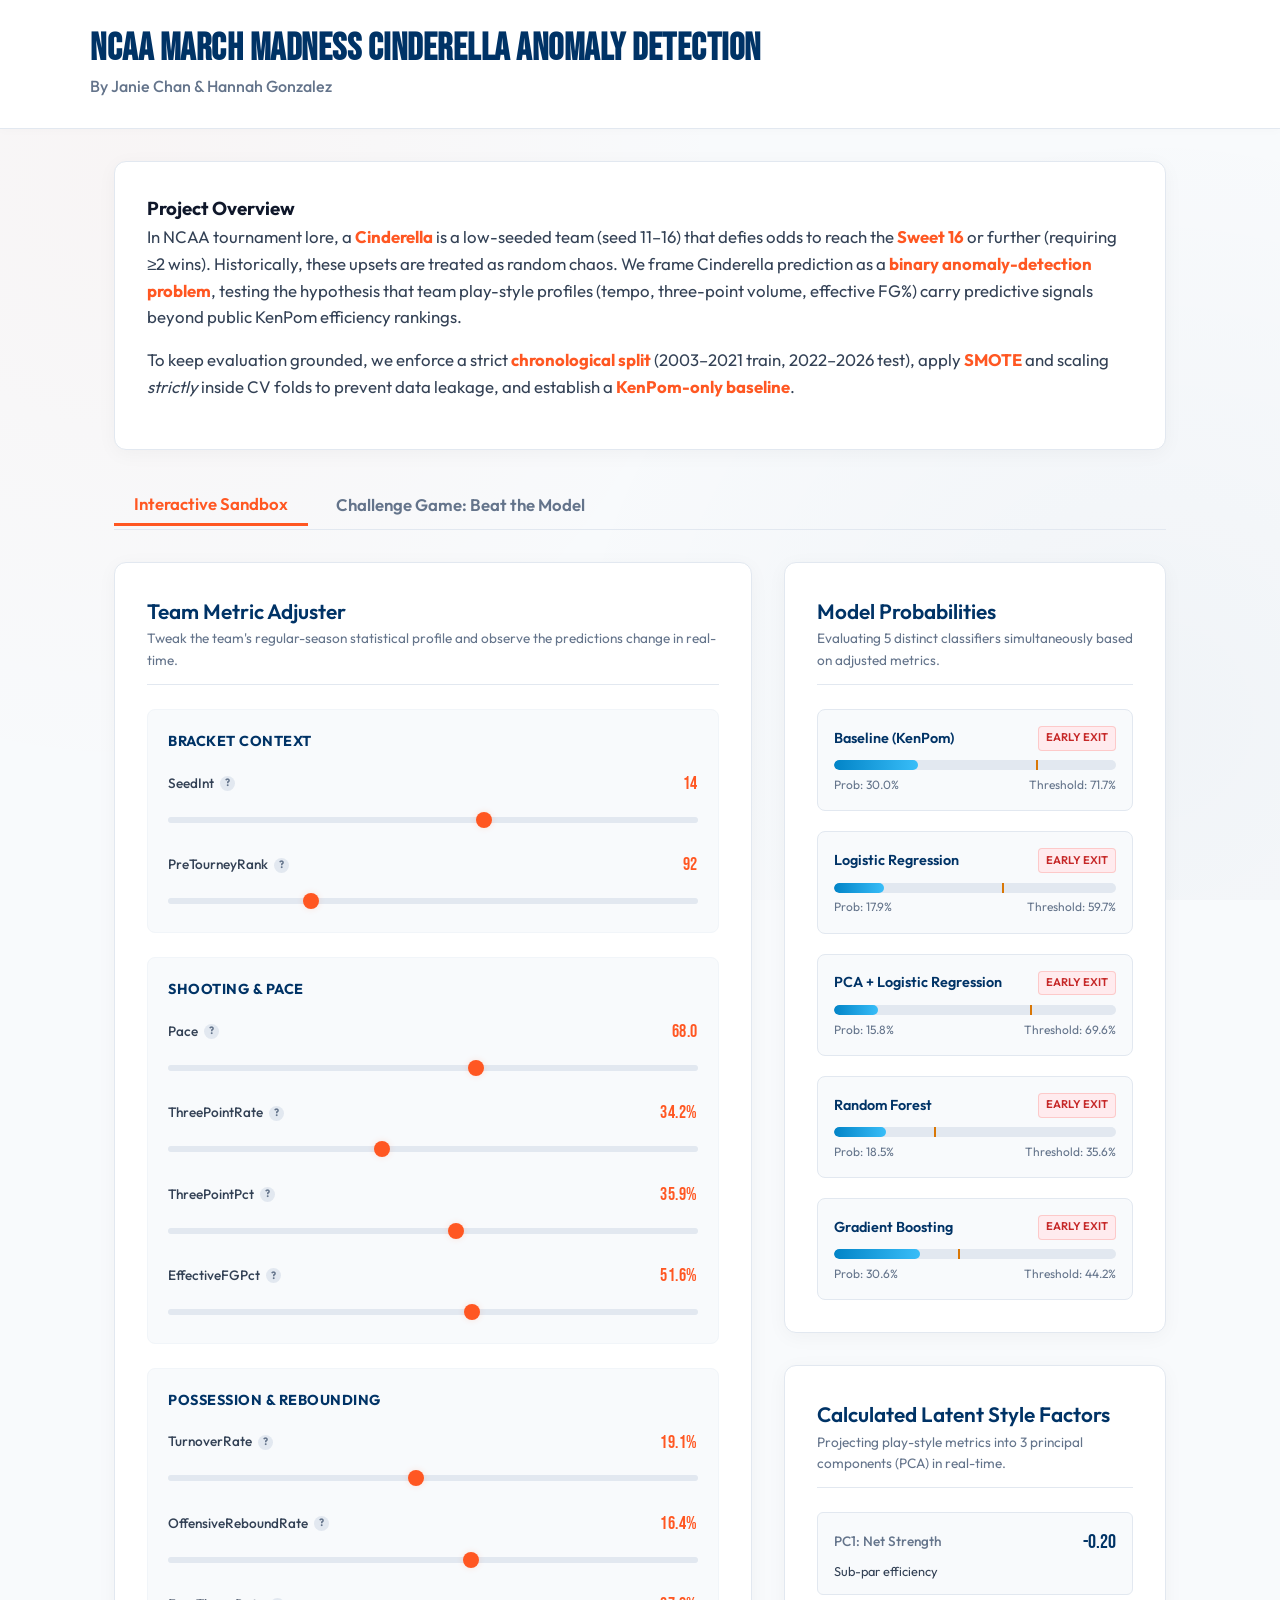
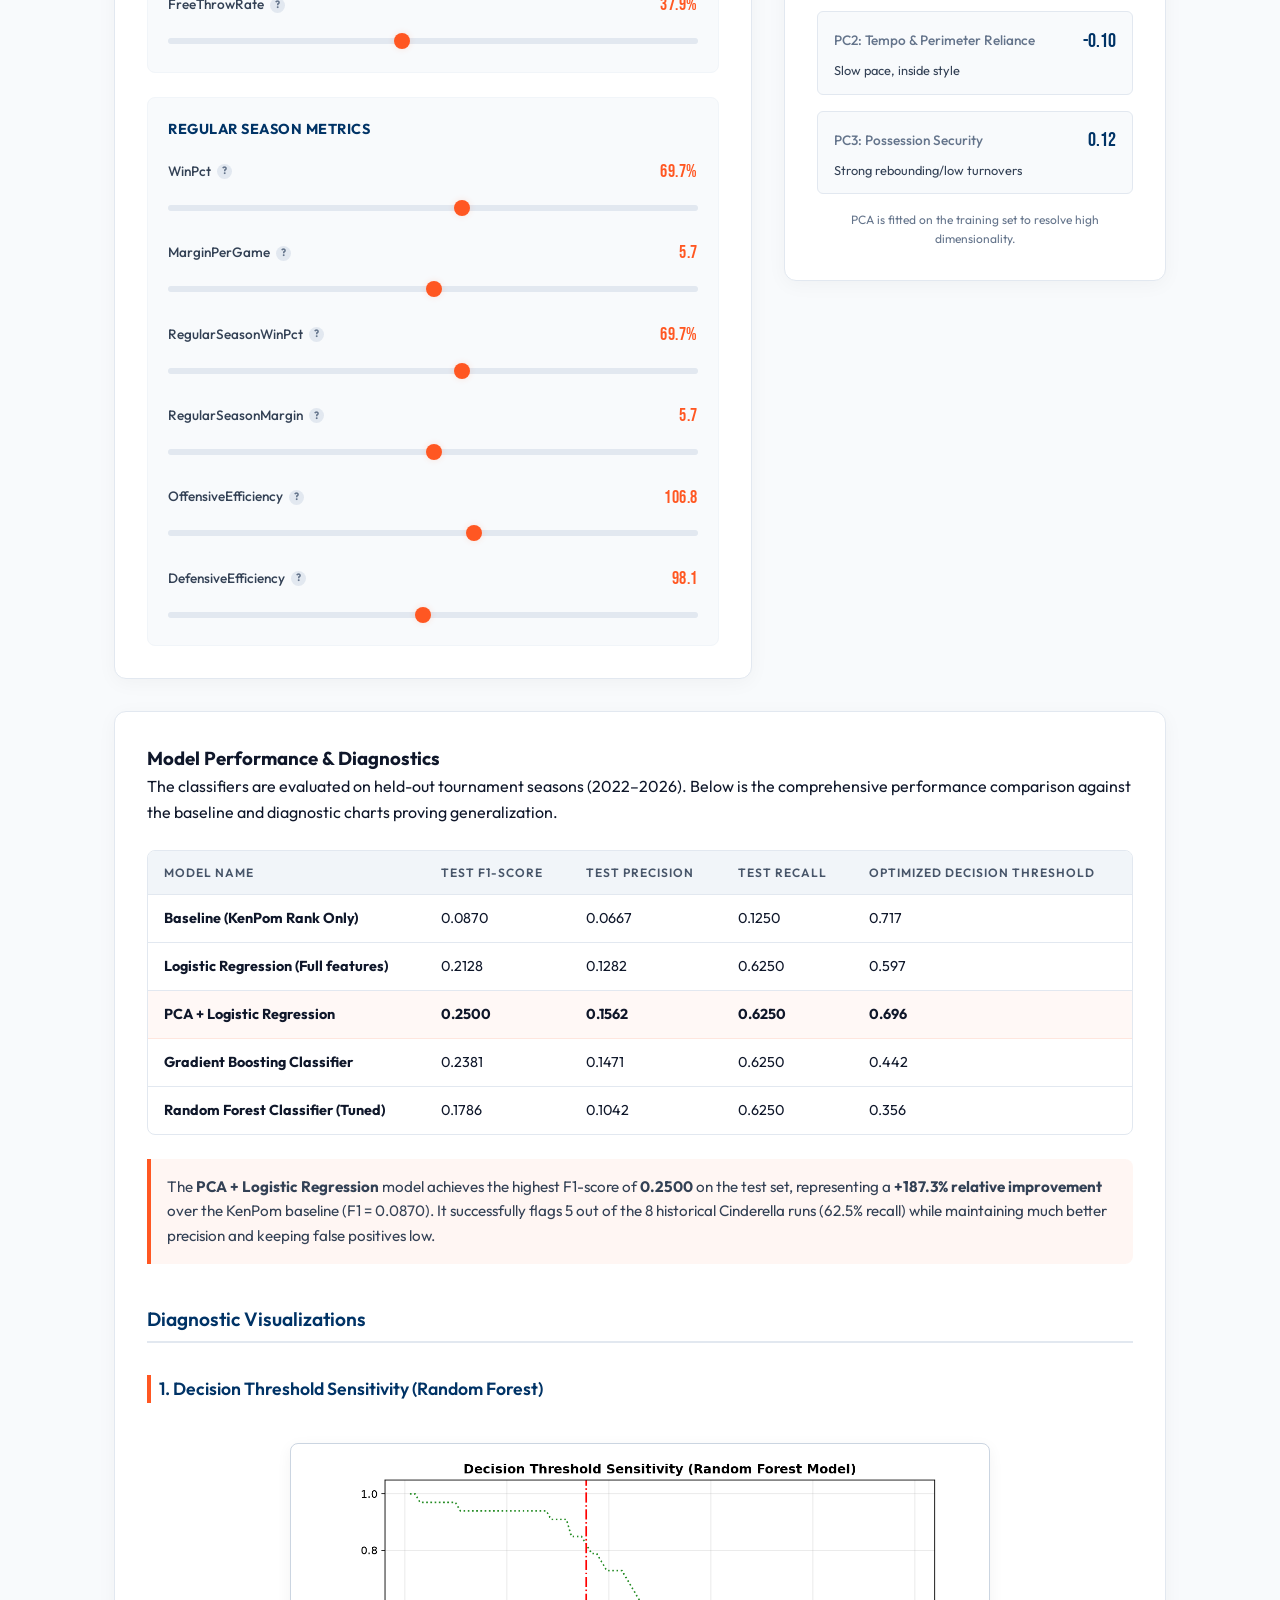
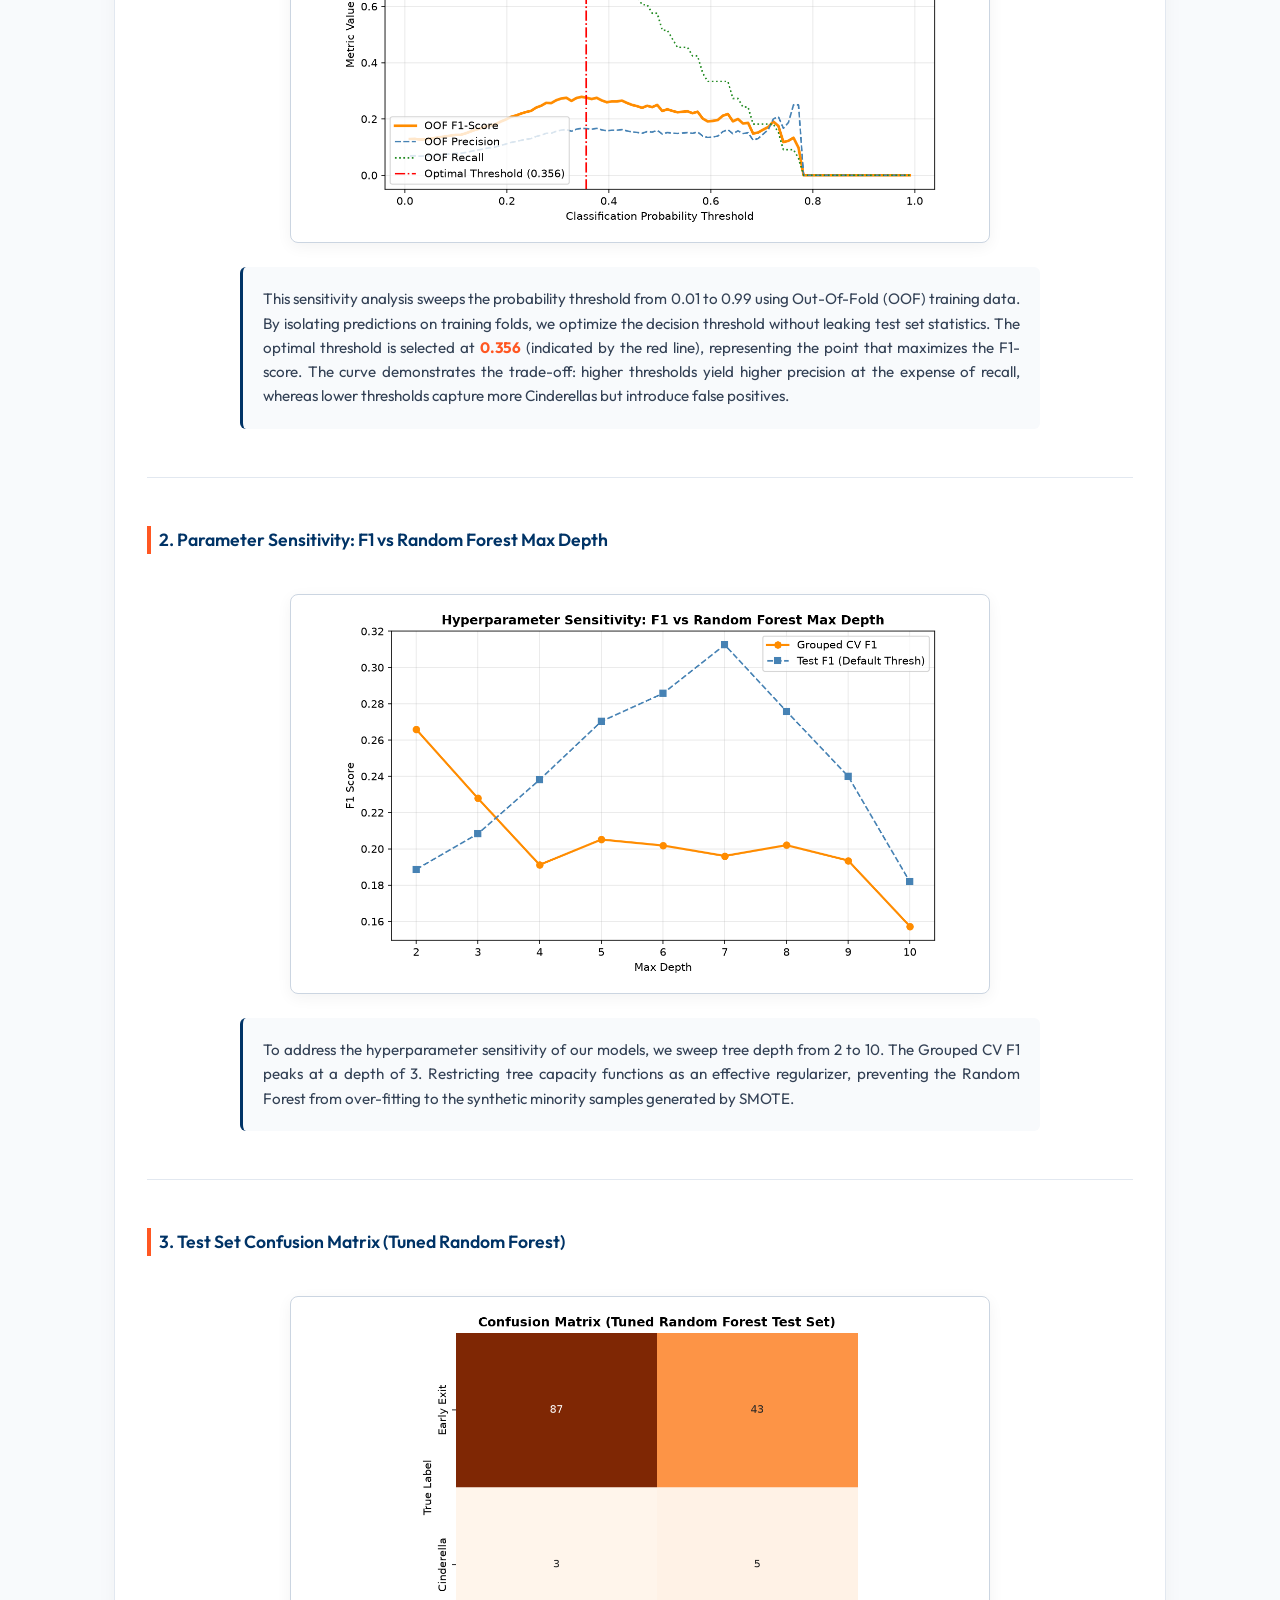
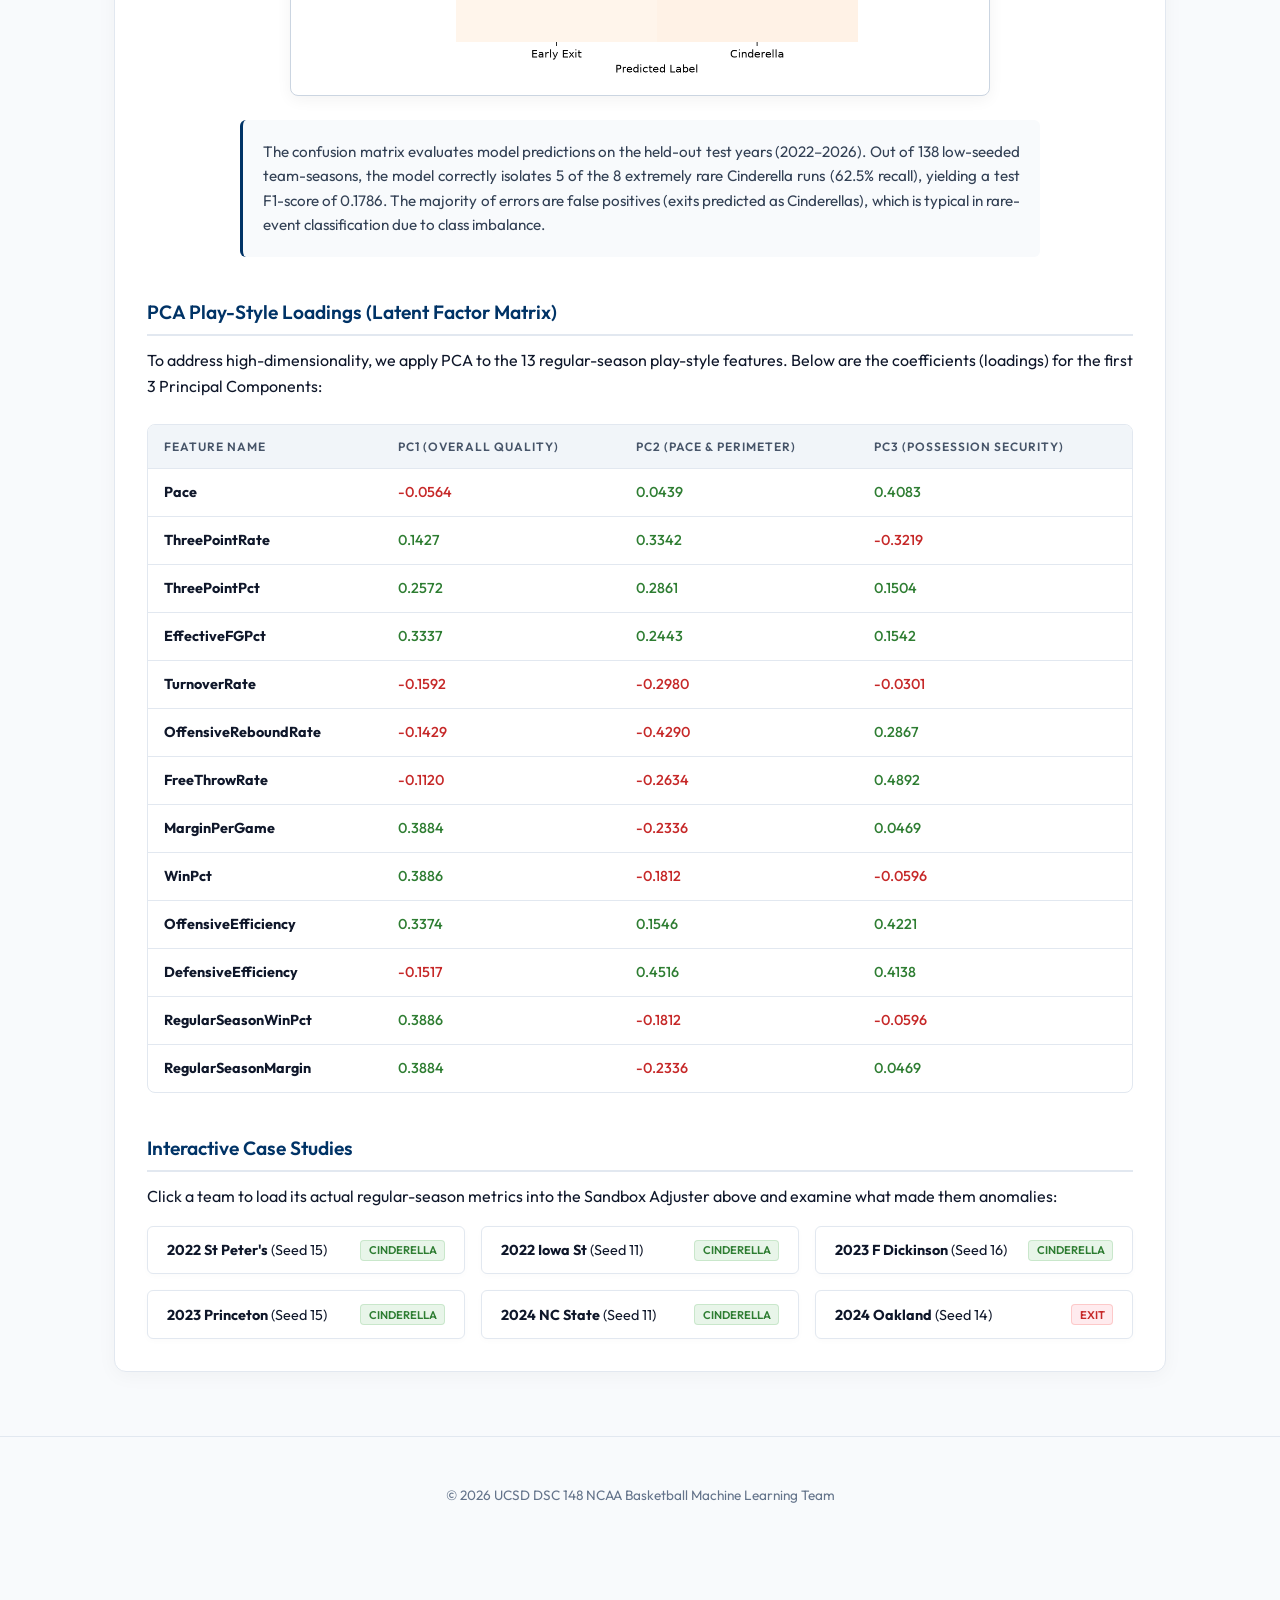
==== demo/index.html @ 0bd617f9 "organizing the repo" ====
<!DOCTYPE html>
<html lang="en">
<head>
  <meta charset="UTF-8">
  <meta name="viewport" content="width=device-width, initial-scale=1.0">
  <title>NCAA March Madness: Cinderella Anomaly Detection</title>
  <!-- SEO Tags -->
  <meta name="description" content="An interactive machine learning dashboard for predicting NCAA March Madness Cinderella anomalies using advanced models (Logistic Regression, Random Forest, Gradient Boosting, PCA) trained on historical tournament data.">
  <meta name="author" content="Janie Chan & Hannah Gonzalez">
  <link rel="preconnect" href="https://fonts.googleapis.com">
  <link rel="preconnect" href="https://fonts.gstatic.com" crossorigin>
  <link href="https://fonts.googleapis.com/css2?family=Outfit:wght@300;400;600;800&family=Bebas+Neue&display=swap" rel="stylesheet">
  <link rel="stylesheet" href="style.css">
</head>
<body>

  <!-- Premium Header -->
  <header class="app-header">
    <div class="header-container">
      <div>
        <h1>NCAA March Madness Cinderella Anomaly Detection</h1>
        <p class="authors-line">By Janie Chan & Hannah Gonzalez</p>
      </div>
    </div>
  </header>

  <main class="main-content">
    <!-- Project Overview -->
    <section class="card glass-panel intro-section" id="overview">
      <h3>Project Overview</h3>
      <p>
        In NCAA tournament lore, a <strong>Cinderella</strong> is a low-seeded team (seed 11–16) that defies odds to reach the <strong>Sweet 16</strong> or further (requiring &ge;2 wins). Historically, these upsets are treated as random chaos. We frame Cinderella prediction as a <strong>binary anomaly-detection problem</strong>, testing the hypothesis that team play-style profiles (tempo, three-point volume, effective FG%) carry predictive signals beyond public KenPom efficiency rankings.
      </p>
      <p>
        To keep evaluation grounded, we enforce a strict <strong>chronological split</strong> (2003–2021 train, 2022–2026 test), apply <strong>SMOTE</strong> and scaling <em>strictly</em> inside CV folds to prevent data leakage, and establish a <strong>KenPom-only baseline</strong>.
      </p>
    </section>

    <!-- Interactive Workspace Tabs -->
    <div class="workspace-tabs-wrapper">
      <button class="tab-btn active" id="tab-sandbox">
        Interactive Sandbox
      </button>
      <button class="tab-btn" id="tab-challenge">
        Challenge Game: Beat the Model
      </button>
    </div>

    <!-- 1. Interactive Sandbox Workspace -->
    <section id="sandbox-workspace" class="sandbox-grid">
      <!-- Left Column: Sliders -->
      <div class="card glass-panel input-panel">
        <div class="panel-header">
          <h3>Team Metric Adjuster</h3>
          <p>Tweak the team's regular-season statistical profile and observe the predictions change in real-time.</p>
        </div>
        <div id="sliders-grid" class="sliders-list">
          <!-- Dynamically populated sliders -->
        </div>
      </div>

      <!-- Right Column: Real-time Predictions & PCA -->
      <div class="prediction-side">
        <!-- Live ML Outputs -->
        <div class="card glass-panel output-panel">
          <div class="panel-header">
            <h3>Model Probabilities</h3>
            <p>Evaluating 5 distinct classifiers simultaneously based on adjusted metrics.</p>
          </div>
          <div id="predictions-list" class="predictions-stack">
            <!-- Dynamically populated prediction bars -->
          </div>
        </div>

        <!-- Live Latent Factors -->
        <div class="card glass-panel pca-panel">
          <div class="panel-header">
            <h3>Calculated Latent Style Factors</h3>
            <p>Projecting play-style metrics into 3 principal components (PCA) in real-time.</p>
          </div>
          <div class="pca-grid">
            <div class="pca-card">
              <div class="pca-meta">
                <span class="pca-title">PC1: Net Strength</span>
                <span class="pca-val" id="pca-pc1-val">0.00</span>
              </div>
              <p class="pca-desc" id="pca-pc1-desc">Calculated component...</p>
            </div>
            <div class="pca-card">
              <div class="pca-meta">
                <span class="pca-title">PC2: Tempo & Perimeter Reliance</span>
                <span class="pca-val" id="pca-pc2-val">0.00</span>
              </div>
              <p class="pca-desc" id="pca-pc2-desc">Calculated component...</p>
            </div>
            <div class="pca-card">
              <div class="pca-meta">
                <span class="pca-title">PC3: Possession Security</span>
                <span class="pca-val" id="pca-pc3-val">0.00</span>
              </div>
              <p class="pca-desc" id="pca-pc3-desc">Calculated component...</p>
            </div>
          </div>
          <p class="pca-footer-note">
            PCA is fitted on the training set to resolve high dimensionality.
          </p>
        </div>
      </div>
    </section>

    <!-- 2. Challenge Mode Workspace (Hidden by default) -->
    <section id="challenge-workspace" class="challenge-container" style="display: none;">
      <div class="challenge-split">
        <!-- Game Play area -->
        <div class="card glass-panel challenge-game-card">
          <div class="panel-header">
            <h3>Can You Predict the Cinderella?</h3>
            <p>Below are the actual regular season metrics of a real tournament team (Seed 11–16) drawn from the 2022–2026 test years. Make your guess, check the models, and reveal the truth!</p>
          </div>
          
          <div class="mystery-box-badge">Mystery Team Case</div>
          
          <div id="challenge-stats-grid" class="challenge-stats-grid">
            <!-- Dynamically populated -->
          </div>

          <div class="challenge-actions-group">
            <div class="user-guess-area">
              <span class="prompt-text">Your Guess:</span>
              <div class="btn-group">
                <button class="btn-toggle btn-guess" id="guess-exit-btn">Early Exit</button>
                <button class="btn-toggle btn-guess" id="guess-cindy-btn">Cinderella</button>
              </div>
            </div>
            <div class="game-play-btns">
              <button class="btn-action" id="challenge-reveal-btn" disabled>Reveal Outcome</button>
              <button class="btn-secondary" id="challenge-next-btn">Next Team</button>
            </div>
          </div>

          <!-- Reveal Area -->
          <div id="challenge-outcome-wrapper" style="display: none; margin-top: 2rem;">
            <div id="challenge-outcome-card">
              <!-- Dynamically populated -->
            </div>
            
            <div class="model-comparison-table-wrapper" style="margin-top: 1.5rem;">
              <h5>How the Models Classified this Team:</h5>
              <table class="model-comparison-table">
                <thead>
                  <tr>
                    <th>Model</th>
                    <th>Model Probability</th>
                    <th>Model Prediction</th>
                    <th>Result</th>
                  </tr>
                </thead>
                <tbody id="challenge-details-body">
                  <!-- Dynamically populated -->
                </tbody>
              </table>
            </div>
          </div>
        </div>

        <!-- Scoreboard area -->
        <div class="card glass-panel challenge-score-card">
          <h3>Game Scoreboard</h3>
          <p>Accuracy on held-out test data (2022–2026)</p>
          <div class="scoreboard-stats">
            <div class="score-row">
              <span>Your Score:</span>
              <strong id="score-user" class="glow-text">0/0</strong>
            </div>
            <div class="score-row">
              <span>Random Forest (Tuned):</span>
              <strong id="score-rf">0/0</strong>
            </div>
            <div class="score-row">
              <span>Gradient Boosting:</span>
              <strong id="score-gbm">0/0</strong>
            </div>
            <div class="score-row">
              <span>KenPom Baseline:</span>
              <strong id="score-baseline">0/0</strong>
            </div>
          </div>
        </div>
      </div>
    </section>

    <!-- Analytics, Model Details, and Plots Section -->
    <section class="card glass-panel analytics-section" id="analytics">
      <h3>Model Performance & Diagnostics</h3>
      <p>
        The classifiers are evaluated on held-out tournament seasons (2022–2026). Below is the comprehensive performance comparison against the baseline and diagnostic charts proving generalization.
      </p>

      <!-- Comparative Metrics Table -->
      <div class="table-wrapper">
        <table class="metrics-table">
          <thead>
            <tr>
              <th>Model Name</th>
              <th>Test F1-Score</th>
              <th>Test Precision</th>
              <th>Test Recall</th>
              <th>Optimized Decision Threshold</th>
            </tr>
          </thead>
          <tbody>
            <tr>
              <td><strong>Baseline (KenPom Rank Only)</strong></td>
              <td>0.0870</td>
              <td>0.0667</td>
              <td>0.1250</td>
              <td>0.717</td>
            </tr>
            <tr>
              <td><strong>Logistic Regression (Full features)</strong></td>
              <td>0.2128</td>
              <td>0.1282</td>
              <td>0.6250</td>
              <td>0.597</td>
            </tr>
            <tr class="highlight-row">
              <td><strong>PCA + Logistic Regression</strong></td>
              <td><strong>0.2500</strong></td>
              <td><strong>0.1562</strong></td>
              <td><strong>0.6250</strong></td>
              <td><strong>0.696</strong></td>
            </tr>
            <tr>
              <td><strong>Gradient Boosting Classifier</strong></td>
              <td>0.2381</td>
              <td>0.1471</td>
              <td>0.6250</td>
              <td>0.442</td>
            </tr>
            <tr>
              <td><strong>Random Forest Classifier (Tuned)</strong></td>
              <td>0.1786</td>
              <td>0.1042</td>
              <td>0.6250</td>
              <td>0.356</td>
            </tr>
          </tbody>
        </table>
      </div>

      <div class="highlight-note">
        The <strong>PCA + Logistic Regression</strong> model achieves the highest F1-score of <strong>0.2500</strong> on the test set, representing a <strong>+187.3% relative improvement</strong> over the KenPom baseline (F1 = 0.0870). It successfully flags 5 out of the 8 historical Cinderella runs (62.5% recall) while maintaining much better precision and keeping false positives low.
      </div>

      <!-- Diagnostic Visualizations -->
      <h4 class="section-subtitle">Diagnostic Visualizations</h4>
      <div class="plots-report-layout">
        <div class="report-plot-card">
          <h5>1. Decision Threshold Sensitivity (Random Forest)</h5>
          <div class="plot-wrapper">
            <img src="threshold_sensitivity.png" alt="Decision Threshold Sensitivity Plot" class="diagnostic-img">
          </div>
          <p class="plot-explanation">
            This sensitivity analysis sweeps the probability threshold from 0.01 to 0.99 using Out-Of-Fold (OOF) training data. By isolating predictions on training folds, we optimize the decision threshold without leaking test set statistics. The optimal threshold is selected at <strong>0.356</strong> (indicated by the red line), representing the point that maximizes the F1-score. The curve demonstrates the trade-off: higher thresholds yield higher precision at the expense of recall, whereas lower thresholds capture more Cinderellas but introduce false positives.
          </p>
        </div>

        <div class="report-plot-card">
          <h5>2. Parameter Sensitivity: F1 vs Random Forest Max Depth</h5>
          <div class="plot-wrapper">
            <img src="parameter_sensitivity_depth.png" alt="Parameter Sensitivity Plot" class="diagnostic-img">
          </div>
          <p class="plot-explanation">
            To address the hyperparameter sensitivity of our models, we sweep tree depth from 2 to 10. The Grouped CV F1 peaks at a depth of 3. Restricting tree capacity functions as an effective regularizer, preventing the Random Forest from over-fitting to the synthetic minority samples generated by SMOTE.
          </p>
        </div>

        <div class="report-plot-card">
          <h5>3. Test Set Confusion Matrix (Tuned Random Forest)</h5>
          <div class="plot-wrapper">
            <img src="confusion_matrix_final_model.png" alt="Confusion Matrix Plot" class="diagnostic-img">
          </div>
          <p class="plot-explanation">
            The confusion matrix evaluates model predictions on the held-out test years (2022–2026). Out of 138 low-seeded team-seasons, the model correctly isolates 5 of the 8 extremely rare Cinderella runs (62.5% recall), yielding a test F1-score of 0.1786. The majority of errors are false positives (exits predicted as Cinderellas), which is typical in rare-event classification due to class imbalance.
          </p>
        </div>
      </div>

      <!-- PCA Latent Factor Loadings -->
      <h4 class="section-subtitle">PCA Play-Style Loadings (Latent Factor Matrix)</h4>
      <p>
        To address high-dimensionality, we apply PCA to the 13 regular-season play-style features. Below are the coefficients (loadings) for the first 3 Principal Components:
      </p>
      <div class="table-wrapper">
        <table class="pca-loadings-table">
          <thead>
            <tr>
              <th>Feature Name</th>
              <th>PC1 (Overall Quality)</th>
              <th>PC2 (Pace & Perimeter)</th>
              <th>PC3 (Possession security)</th>
            </tr>
          </thead>
          <tbody id="pca-loadings-body">
            <!-- Dynamically populated -->
          </tbody>
        </table>
      </div>
      
      <!-- Interactive Case Studies -->
      <h4 class="section-subtitle">Interactive Case Studies</h4>
      <p>Click a team to load its actual regular-season metrics into the Sandbox Adjuster above and examine what made them anomalies:</p>
      <div id="case-studies-list" class="case-studies-grid">
        <!-- Dynamically populated -->
      </div>
    </section>
  </main>

  <footer class="app-footer">
    <p>&copy; 2026 UCSD DSC 148 NCAA Basketball Machine Learning Team</p>
  </footer>

  <!-- Scripts -->
  <script src="model-data.js"></script>
  <script src="app.js"></script>
</body>
</html>
---- demo/style.css ----
/* Premium Light Design System for NCAA Cinderella Classifier */
:root {
  --bg-main: #f8fafc;
  --bg-card: #ffffff;
  --bg-card-hover: #f1f5f9;
  --border-color: #e2e8f0;
  --ncaa-orange: #ff5722;
  --ncaa-orange-glow: rgba(255, 87, 34, 0.15);
  --ncaa-blue: #003366;
  --ncaa-blue-glow: rgba(0, 51, 102, 0.1);
  --text-main: #0f172a;
  --text-muted: #64748b;
  --color-cindy: #2e7d32;
  --color-cindy-glow: #e8f5e9;
  --color-exit: #c62828;
  --color-exit-glow: #ffebee;
  --font-body: 'Outfit', sans-serif;
  --font-display: 'Bebas Neue', sans-serif;
}

* {
  box-sizing: border-box;
  margin: 0;
  padding: 0;
}

body {
  font-family: var(--font-body);
  background-color: var(--bg-main);
  color: var(--text-main);
  line-height: 1.6;
  background-image: radial-gradient(circle at 10% 20%, rgba(255, 87, 34, 0.03) 0%, transparent 45%),
                    radial-gradient(circle at 90% 80%, rgba(0, 51, 102, 0.03) 0%, transparent 45%);
  background-attachment: fixed;
  padding-bottom: 3rem;
}

/* Header Styling */
.app-header {
  background-color: #ffffff;
  border-bottom: 1px solid var(--border-color);
  padding: 1.75rem 5%;
  position: sticky;
  top: 0;
  z-index: 100;
  box-shadow: 0 2px 10px rgba(0, 0, 0, 0.02);
}

.header-container {
  max-width: 1100px;
  margin: 0 auto;
  display: flex;
  justify-content: space-between;
  align-items: center;
}

.app-header h1 {
  font-family: var(--font-display);
  font-size: 2.4rem;
  line-height: 1.1;
  letter-spacing: 0.5px;
  color: var(--ncaa-blue);
}

.authors-line {
  font-size: 1rem;
  color: var(--text-muted);
  font-weight: 500;
  margin-top: 0.25rem;
}

/* Layout container */
.main-content {
  max-width: 1100px;
  margin: 2rem auto;
  padding: 0 1.5rem;
}

/* Card glass styling */
.card {
  background: var(--bg-card);
  border: 1px solid var(--border-color);
  border-radius: 12px;
  padding: 2rem;
  margin-bottom: 2rem;
  box-shadow: 0 4px 20px rgba(0, 0, 0, 0.04);
  transition: box-shadow 0.3s;
}

.card:hover {
  box-shadow: 0 6px 25px rgba(0, 0, 0, 0.06);
}

.intro-section p {
  margin-bottom: 1rem;
  font-size: 1.05rem;
  color: #334155;
}

.intro-section strong {
  color: var(--ncaa-orange);
}

/* Tabs switcher */
.workspace-tabs-wrapper {
  display: flex;
  gap: 0.5rem;
  margin-bottom: 2rem;
  border-bottom: 1px solid var(--border-color);
  padding-bottom: 0.25rem;
}

.tab-btn {
  background: transparent;
  border: none;
  color: var(--text-muted);
  font-family: var(--font-body);
  font-size: 1.05rem;
  font-weight: 600;
  padding: 0.6rem 1.25rem;
  cursor: pointer;
  border-radius: 6px 6px 0 0;
  transition: all 0.2s;
  position: relative;
  top: 1px;
}

.tab-btn:hover {
  color: var(--ncaa-blue);
  background: rgba(0, 51, 102, 0.03);
}

.tab-btn.active {
  color: var(--ncaa-orange);
  border-bottom: 3px solid var(--ncaa-orange);
  background: transparent;
}

/* Sandbox Mode Grid */
.sandbox-grid {
  display: grid;
  grid-template-columns: 1.25fr 0.75fr;
  gap: 2rem;
}

@media (max-width: 900px) {
  .sandbox-grid {
    grid-template-columns: 1fr;
  }
}

.panel-header {
  margin-bottom: 1.5rem;
  border-bottom: 1px solid var(--border-color);
  padding-bottom: 0.75rem;
}

.panel-header h3 {
  font-size: 1.3rem;
  font-weight: 600;
  color: var(--ncaa-blue);
}

.panel-header p {
  font-size: 0.85rem;
  color: var(--text-muted);
}

/* Sliders Section */
.sliders-list {
  display: flex;
  flex-direction: column;
  gap: 1.5rem;
}

.slider-section-box {
  background: #f8fafc;
  border: 1px solid #f1f5f9;
  padding: 1.25rem;
  border-radius: 8px;
}

.slider-section-box h4 {
  color: var(--ncaa-blue);
  font-size: 0.9rem;
  margin-bottom: 1rem;
  text-transform: uppercase;
  letter-spacing: 0.5px;
}

.slider-control-card {
  margin-bottom: 1.25rem;
}

.slider-control-card:last-child {
  margin-bottom: 0;
}

.slider-header-meta {
  display: flex;
  justify-content: space-between;
  align-items: center;
  margin-bottom: 0.4rem;
}

.slider-label {
  font-size: 0.85rem;
  font-weight: 500;
  color: #334155;
  display: flex;
  align-items: center;
  gap: 0.4rem;
}

.tooltip-icon {
  background: #e2e8f0;
  color: #64748b;
  width: 15px;
  height: 15px;
  border-radius: 50%;
  font-size: 0.65rem;
  display: inline-flex;
  align-items: center;
  justify-content: center;
  cursor: help;
  font-weight: bold;
  transition: all 0.2s;
}

.tooltip-icon:hover {
  background: var(--ncaa-orange);
  color: white;
}

.slider-display-val {
  font-family: var(--font-display);
  font-size: 1.15rem;
  color: var(--ncaa-orange);
  letter-spacing: 0.5px;
}

/* Custom Slider styling */
input[type="range"] {
  -webkit-appearance: none;
  width: 100%;
  height: 6px;
  background: #e2e8f0;
  border-radius: 3px;
  outline: none;
  transition: background 0.3s;
}

input[type="range"]:hover {
  background: #cbd5e1;
}

input[type="range"]::-webkit-slider-thumb {
  -webkit-appearance: none;
  width: 16px;
  height: 16px;
  border-radius: 50%;
  background: var(--ncaa-orange);
  cursor: pointer;
  box-shadow: 0 0 6px var(--ncaa-orange-glow);
  transition: transform 0.1s;
}

input[type="range"]::-webkit-slider-thumb:hover {
  transform: scale(1.25);
}

/* Model probability stacks */
.predictions-stack {
  display: flex;
  flex-direction: column;
  gap: 1.25rem;
}

.model-row-card {
  background: #f8fafc;
  border: 1px solid var(--border-color);
  padding: 1rem;
  border-radius: 8px;
  transition: border-color 0.2s, background 0.2s;
}

.model-row-card.model-cindy-active {
  border-color: rgba(76, 175, 80, 0.4);
  background: #f1f9f1;
}

.model-row-meta {
  display: flex;
  justify-content: space-between;
  align-items: center;
  margin-bottom: 0.6rem;
}

.model-name {
  font-weight: 600;
  font-size: 0.9rem;
  color: var(--ncaa-blue);
}

.model-badge {
  font-size: 0.7rem;
  padding: 0.15rem 0.45rem;
  border-radius: 4px;
  font-weight: 600;
  text-transform: uppercase;
}

.badge-cindy {
  background: var(--color-cindy-glow);
  color: var(--color-cindy);
  border: 1px solid rgba(76, 175, 80, 0.2);
}

.badge-exit {
  background: var(--color-exit-glow);
  color: var(--color-exit);
  border: 1px solid rgba(244, 67, 54, 0.2);
}

.progress-bar-wrapper {
  display: flex;
  flex-direction: column;
  gap: 0.3rem;
}

.progress-bar-bg {
  background: #e2e8f0;
  height: 10px;
  border-radius: 5px;
  position: relative;
  overflow: hidden;
}

.progress-bar-fill {
  height: 100%;
  border-radius: 5px;
  transition: width 0.4s ease-out;
}

.fill-cindy {
  background: linear-gradient(90deg, #4caf50, #81c784);
}

.fill-exit {
  background: linear-gradient(90deg, #0284c7, #38bdf8);
}

.threshold-line {
  position: absolute;
  top: 0;
  width: 2px;
  height: 100%;
  background: #d97706;
  z-index: 2;
}

.progress-bar-labels {
  display: flex;
  justify-content: space-between;
  font-size: 0.75rem;
  color: var(--text-muted);
}

/* PCA Panel */
.pca-grid {
  display: flex;
  flex-direction: column;
  gap: 1rem;
}

.pca-card {
  background: #f8fafc;
  border: 1px solid var(--border-color);
  padding: 0.8rem 1rem;
  border-radius: 6px;
}

.pca-meta {
  display: flex;
  justify-content: space-between;
  align-items: center;
  margin-bottom: 0.2rem;
}

.pca-title {
  font-size: 0.85rem;
  font-weight: 500;
  color: var(--text-muted);
}

.pca-val {
  font-family: var(--font-display);
  font-size: 1.25rem;
  color: var(--ncaa-blue);
}

.pca-desc {
  font-size: 0.8rem;
  color: #334155;
}

.pca-footer-note {
  font-size: 0.75rem;
  color: var(--text-muted);
  margin-top: 1rem;
  text-align: center;
}

/* Challenge Mode */
.challenge-split {
  display: grid;
  grid-template-columns: 1.35fr 0.65fr;
  gap: 2rem;
}

@media (max-width: 900px) {
  .challenge-split {
    grid-template-columns: 1fr;
  }
}

.mystery-box-badge {
  background: rgba(0, 51, 102, 0.04);
  border: 1px solid var(--ncaa-blue-glow);
  color: var(--ncaa-blue);
  padding: 0.5rem 1rem;
  border-radius: 6px;
  font-weight: 600;
  text-align: center;
  font-size: 1.05rem;
  margin-bottom: 1.5rem;
}

.challenge-stats-grid {
  display: grid;
  grid-template-columns: repeat(auto-fill, minmax(130px, 1fr));
  gap: 1rem;
  margin-bottom: 2rem;
}

.challenge-stat-card {
  background: #f8fafc;
  border: 1px solid var(--border-color);
  padding: 0.8rem;
  border-radius: 6px;
  text-align: center;
}

.challenge-stat-label {
  font-size: 0.75rem;
  color: var(--text-muted);
  text-transform: uppercase;
}

.challenge-stat-val {
  font-family: var(--font-display);
  font-size: 1.4rem;
  color: var(--ncaa-blue);
  margin-top: 0.2rem;
}

.challenge-actions-group {
  display: flex;
  justify-content: space-between;
  align-items: center;
  flex-wrap: wrap;
  gap: 1.5rem;
  border-top: 1px solid var(--border-color);
  padding-top: 1.5rem;
}

.user-guess-area {
  display: flex;
  align-items: center;
  gap: 1rem;
}

.prompt-text {
  font-weight: 600;
  font-size: 0.95rem;
  color: var(--ncaa-blue);
}

.btn-group {
  display: flex;
  gap: 0.5rem;
}

button.btn-toggle {
  background: transparent;
  border: 1px solid var(--border-color);
  color: var(--text-muted);
  font-family: var(--font-body);
  font-size: 0.9rem;
  font-weight: 500;
  padding: 0.5rem 1.25rem;
  border-radius: 6px;
  cursor: pointer;
  transition: all 0.2s;
}

button.btn-toggle:hover {
  color: var(--ncaa-blue);
  border-color: var(--text-muted);
}

button.btn-toggle.active {
  background: var(--ncaa-orange);
  color: white;
  border-color: var(--ncaa-orange);
}

.game-play-btns {
  display: flex;
  gap: 0.75rem;
}

button.btn-action {
  background: var(--ncaa-orange);
  color: white;
  border: none;
  font-family: var(--font-body);
  font-size: 0.95rem;
  font-weight: 600;
  padding: 0.6rem 1.25rem;
  border-radius: 6px;
  cursor: pointer;
  transition: background 0.2s;
}

button.btn-action:hover:not(:disabled) {
  background: #e64a19;
}

button.btn-action:disabled {
  opacity: 0.5;
  cursor: not-allowed;
}

button.btn-secondary {
  background: #f1f5f9;
  color: var(--text-main);
  border: 1px solid var(--border-color);
  font-family: var(--font-body);
  font-size: 0.95rem;
  font-weight: 600;
  padding: 0.6rem 1.25rem;
  border-radius: 6px;
  cursor: pointer;
  transition: background 0.2s;
}

button.btn-secondary:hover {
  background: #e2e8f0;
}

/* Challenge Outcome Display */
.challenge-outcome-box {
  border-radius: 8px;
  padding: 1.5rem;
  text-align: center;
  margin-bottom: 1.5rem;
}

.challenge-outcome-box h4 {
  font-size: 1.3rem;
  margin-bottom: 0.4rem;
  color: var(--ncaa-blue);
}

.box-cindy {
  background: var(--color-cindy-glow);
  border: 1px solid rgba(76, 175, 80, 0.3);
  color: var(--color-cindy);
}

.box-exit {
  background: #e0f2fe;
  border: 1px solid #bae6fd;
  color: #0369a1;
}

.comparison-summary {
  display: flex;
  justify-content: center;
  gap: 1.5rem;
  margin-top: 1rem;
  flex-wrap: wrap;
}

.verdict-block {
  padding: 0.6rem 1.2rem;
  border-radius: 6px;
  display: flex;
  flex-direction: column;
}

.verdict-correct {
  background: #e8f5e9;
  color: #2e7d32;
  border: 1px solid #c8e6c9;
}

.verdict-wrong {
  background: #ffebee;
  color: #c62828;
  border: 1px solid #ffcdd2;
}

/* Scoreboard */
.challenge-score-card h3 {
  font-size: 1.3rem;
  margin-bottom: 0.2rem;
  color: var(--ncaa-blue);
}

.scoreboard-stats {
  display: flex;
  flex-direction: column;
  gap: 1rem;
  margin-top: 1.5rem;
}

.score-row {
  display: flex;
  justify-content: space-between;
  align-items: center;
  background: #f8fafc;
  border: 1px solid var(--border-color);
  padding: 0.8rem 1rem;
  border-radius: 6px;
}

.score-row span {
  font-size: 0.95rem;
  font-weight: 500;
}

.score-row strong {
  font-family: var(--font-display);
  font-size: 1.4rem;
  letter-spacing: 0.5px;
  color: var(--ncaa-orange);
}

/* Tables styling */
.table-wrapper {
  overflow-x: auto;
  margin: 1.5rem 0;
  border: 1px solid var(--border-color);
  border-radius: 8px;
  background: white;
}

table {
  width: 100%;
  border-collapse: collapse;
  text-align: left;
  font-size: 0.9rem;
}

th, td {
  padding: 0.75rem 1rem;
  border-bottom: 1px solid var(--border-color);
}

th {
  background: #f1f5f9;
  font-weight: 600;
  color: #475569;
  text-transform: uppercase;
  font-size: 0.75rem;
  letter-spacing: 1px;
}

tbody tr:last-child td {
  border-bottom: none;
}

.highlight-row {
  background: rgba(255, 87, 34, 0.04);
}

.highlight-row td {
  border-top: 1px solid rgba(255, 87, 34, 0.15);
  border-bottom: 1px solid rgba(255, 87, 34, 0.15);
}

.highlight-note {
  background: rgba(255, 87, 34, 0.05);
  border-left: 4px solid var(--ncaa-orange);
  padding: 1rem;
  border-radius: 0 8px 8px 0;
  font-size: 0.95rem;
  margin-bottom: 2rem;
  color: #334155;
}

/* Diagnostic report-like layout */
.plots-report-layout {
  display: flex;
  flex-direction: column;
  gap: 3rem;
  margin: 2rem 0;
}

.report-plot-card {
  background: var(--bg-card);
  border-bottom: 1px solid var(--border-color);
  padding-bottom: 3rem;
  display: flex;
  flex-direction: column;
  align-items: center;
}

.report-plot-card:last-child {
  border-bottom: none;
  padding-bottom: 0;
}

.report-plot-card h5 {
  font-size: 1.1rem;
  font-weight: 600;
  margin-bottom: 1rem;
  color: var(--ncaa-blue);
  align-self: flex-start;
  border-left: 4px solid var(--ncaa-orange);
  padding-left: 0.5rem;
}

.plot-wrapper {
  width: 100%;
  max-width: 700px;
  margin: 1.5rem 0;
  display: flex;
  justify-content: center;
}

.diagnostic-img {
  width: 100%;
  height: auto;
  max-height: 400px;
  object-fit: contain;
  border-radius: 8px;
  border: 1px solid #cbd5e1;
  padding: 0.5rem;
  background: #ffffff;
  box-shadow: 0 4px 15px rgba(0, 0, 0, 0.05);
}

.plot-explanation {
  font-size: 0.95rem;
  color: #334155;
  line-height: 1.6;
  text-align: justify;
  max-width: 800px;
  width: 100%;
  background: #f8fafc;
  padding: 1.25rem;
  border-radius: 6px;
  border-left: 3px solid var(--ncaa-blue);
}

.plot-explanation strong {
  color: var(--ncaa-orange);
}

/* PCA loadings and variables colors */
.pos-val {
  color: #2e7d32;
  font-weight: 500;
}

.neg-val {
  color: #c62828;
  font-weight: 500;
}

.text-correct {
  color: #2e7d32;
}

.text-wrong {
  color: #c62828;
}

/* Case studies grid */
.case-studies-grid {
  display: grid;
  grid-template-columns: repeat(auto-fill, minmax(250px, 1fr));
  gap: 1rem;
  margin-top: 1rem;
}

.case-study-btn {
  background: #ffffff;
  border: 1px solid var(--border-color);
  padding: 0.8rem 1.2rem;
  border-radius: 6px;
  color: var(--text-main);
  font-family: var(--font-body);
  font-size: 0.9rem;
  cursor: pointer;
  display: flex;
  justify-content: space-between;
  align-items: center;
  text-align: left;
  transition: all 0.2s;
  box-shadow: 0 2px 6px rgba(0, 0, 0, 0.02);
}

.case-study-btn:hover {
  background: #f8fafc;
  border-color: #cbd5e1;
  transform: translateY(-2px);
}

.section-subtitle {
  font-size: 1.2rem;
  color: var(--ncaa-blue);
  margin-top: 2.5rem;
  margin-bottom: 0.75rem;
  font-weight: 600;
  border-bottom: 2px solid var(--border-color);
  padding-bottom: 0.4rem;
}

/* Footer style */
.app-footer {
  text-align: center;
  padding: 3rem 0;
  border-top: 1px solid var(--border-color);
  color: var(--text-muted);
  font-size: 0.85rem;
  margin-top: 4rem;
}

.model-comparison-table-wrapper {
  overflow-x: auto;
  border: 1px solid var(--border-color);
  border-radius: 6px;
}

.model-comparison-table {
  width: 100%;
  border-collapse: collapse;
  font-size: 0.85rem;
}
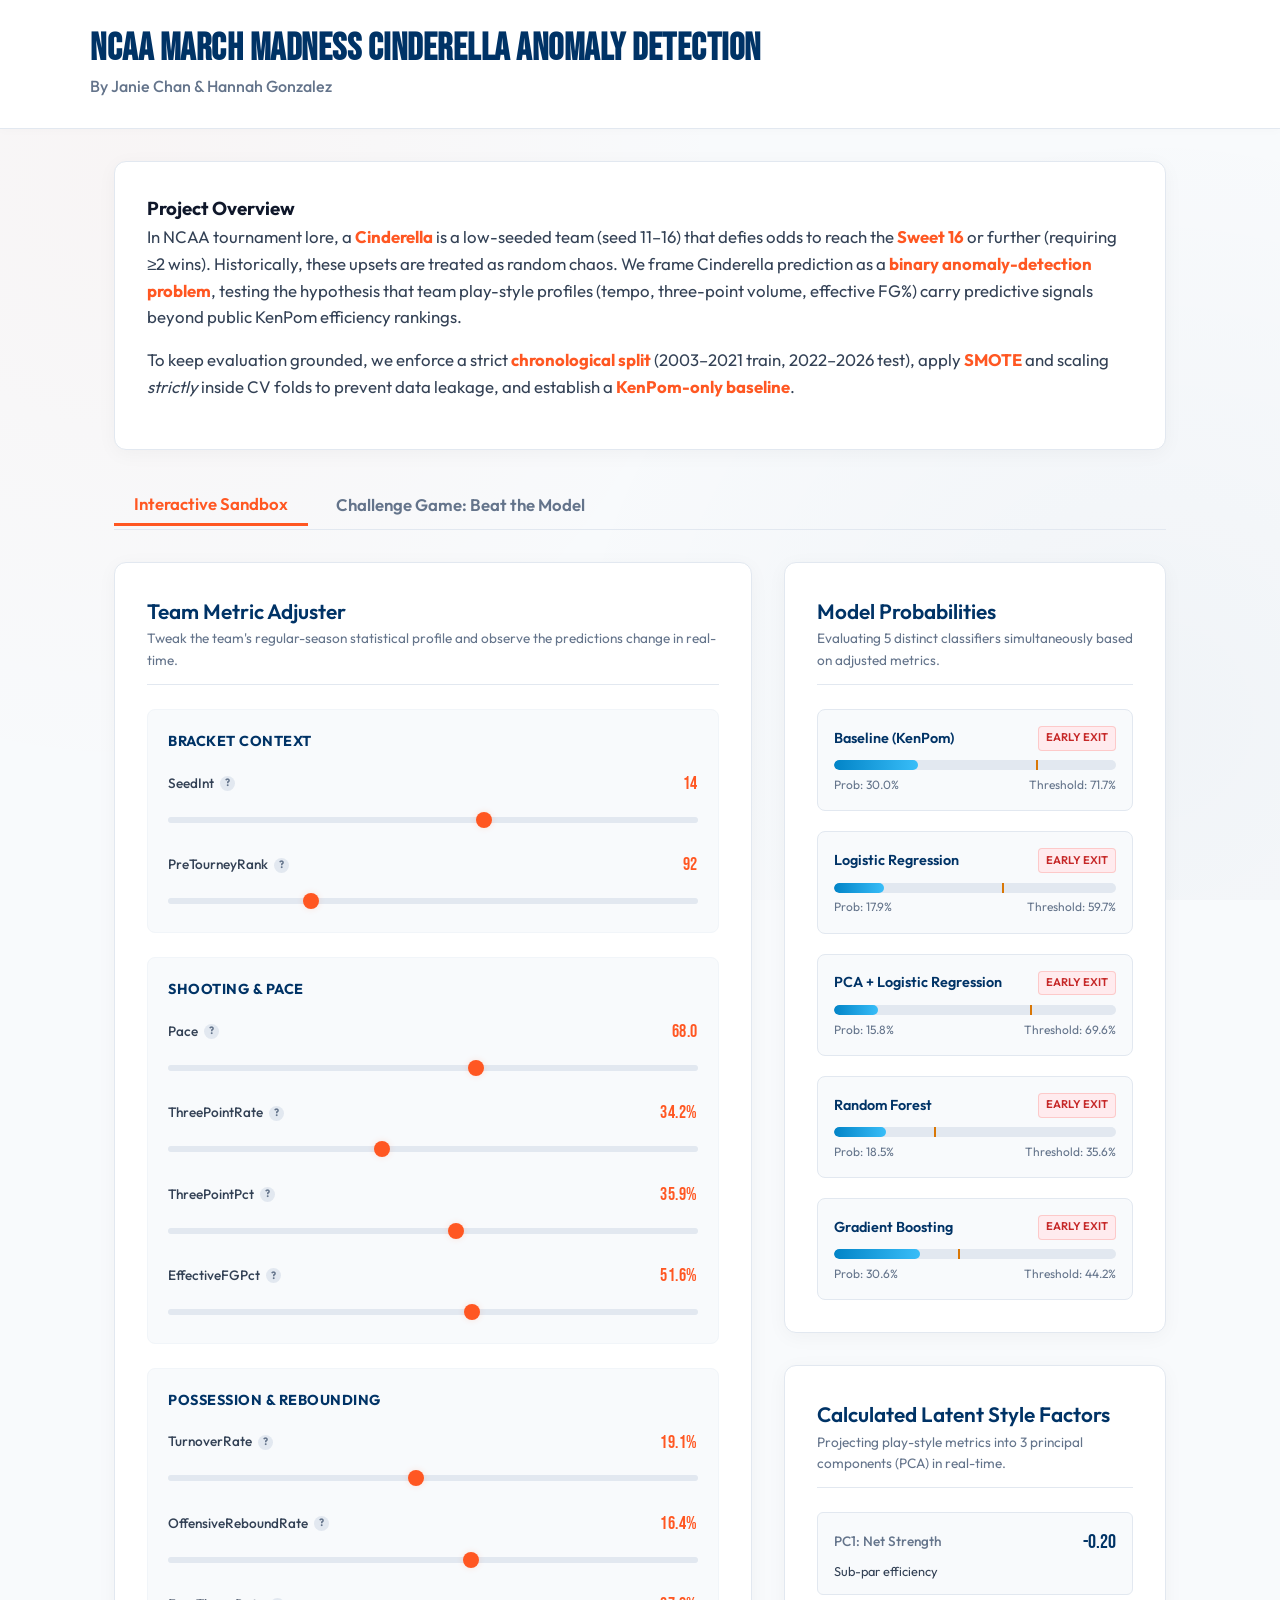
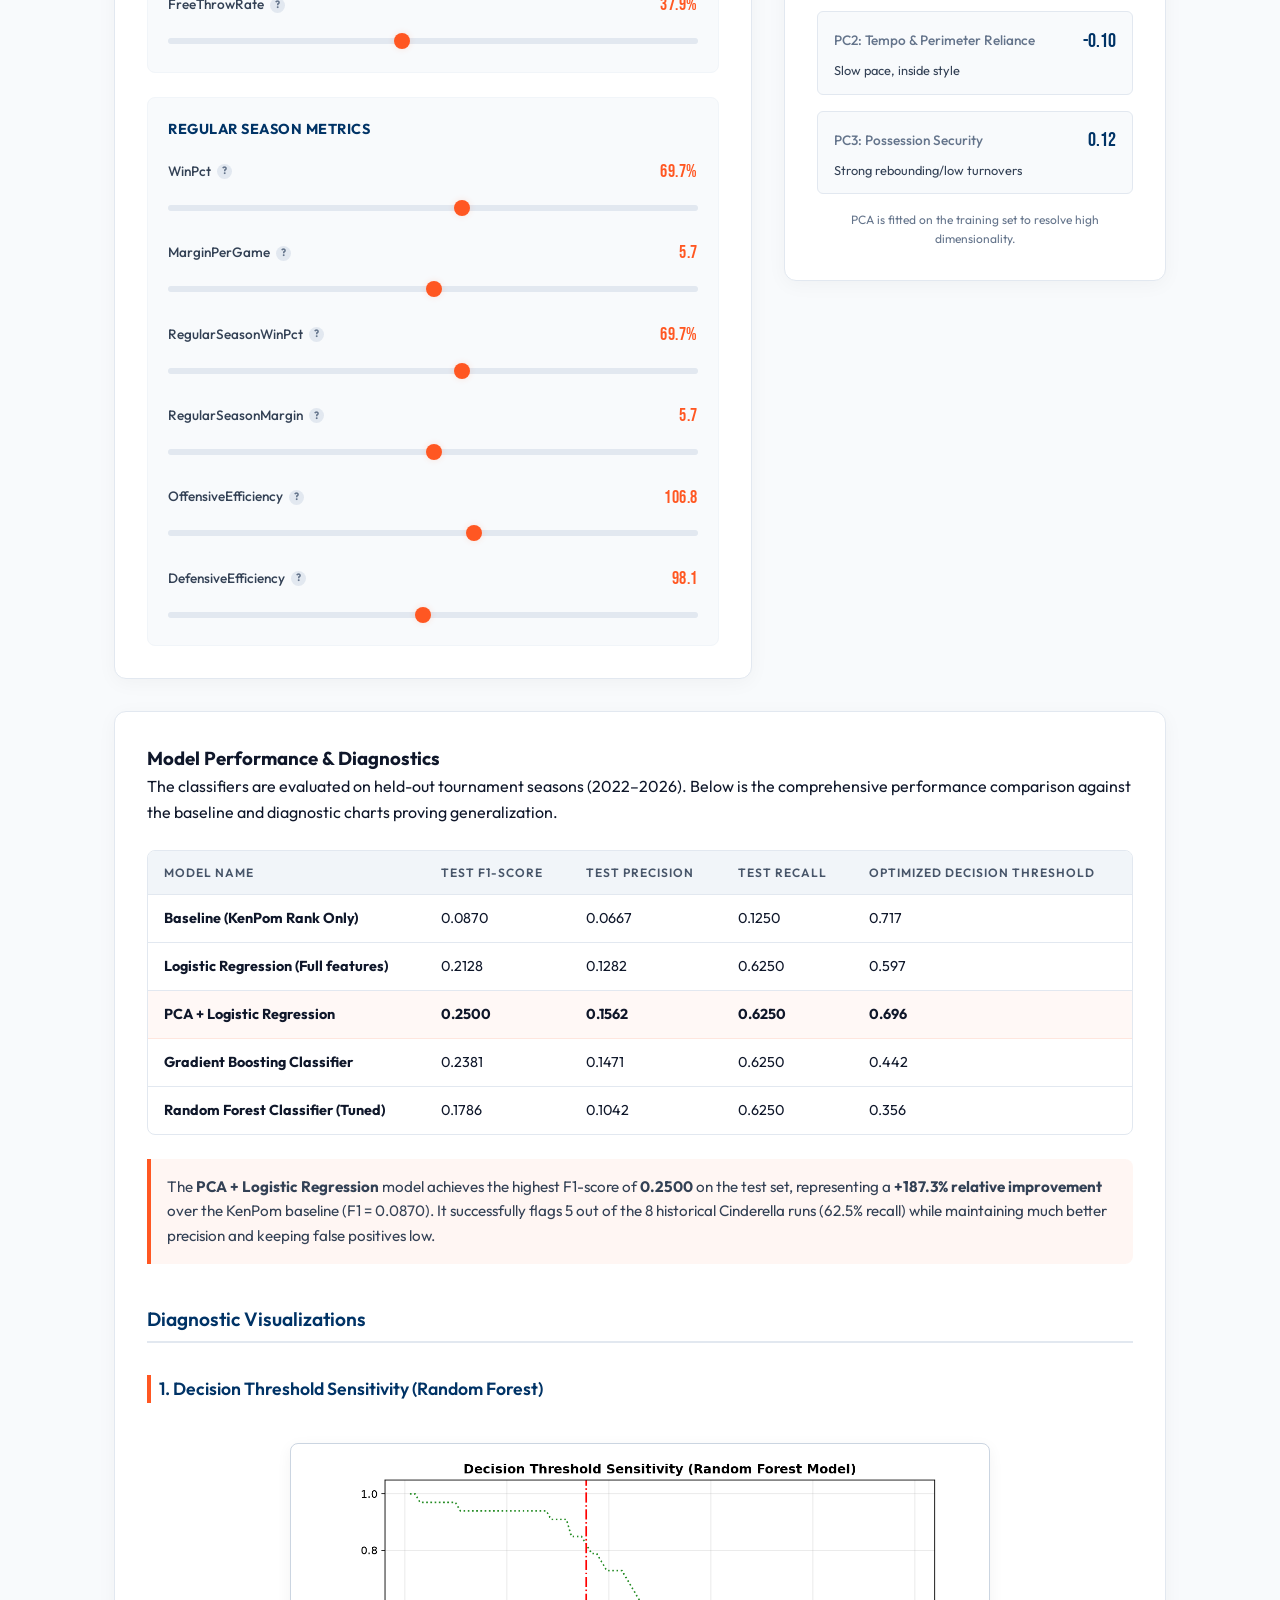
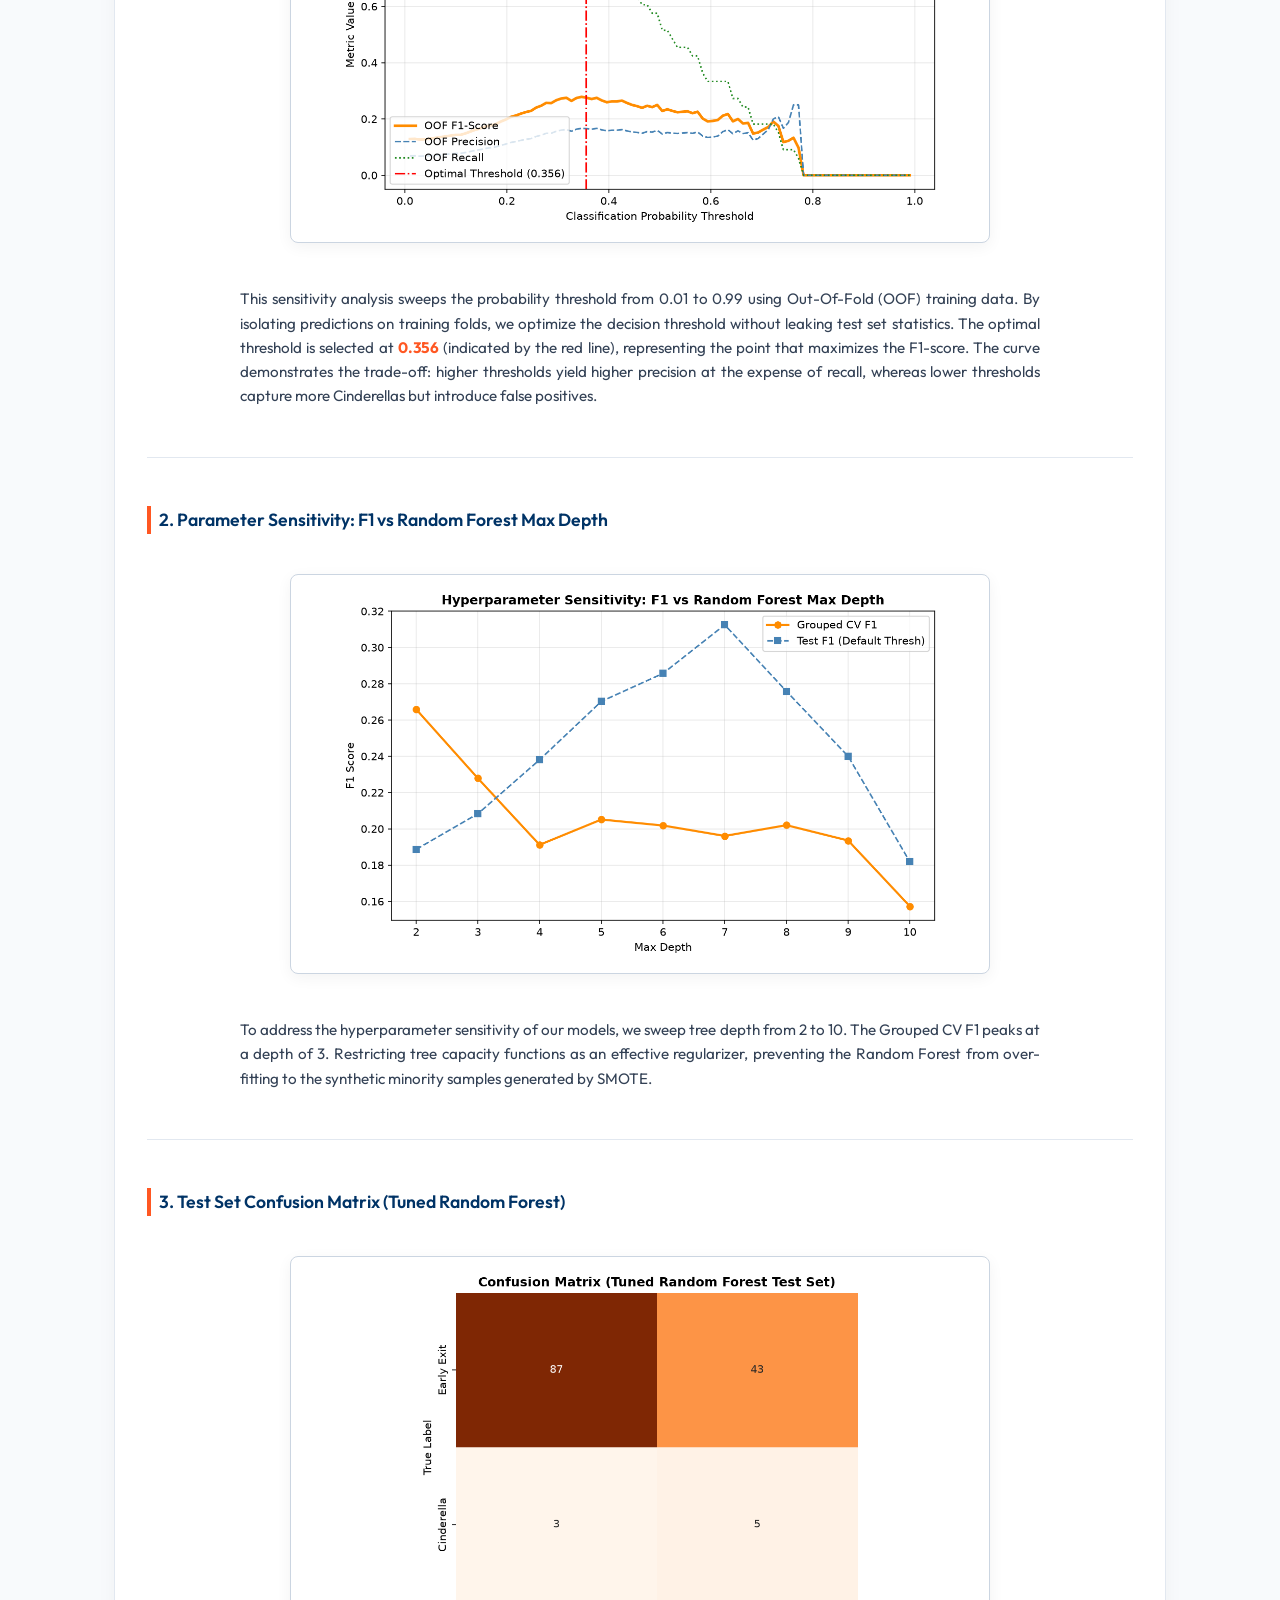
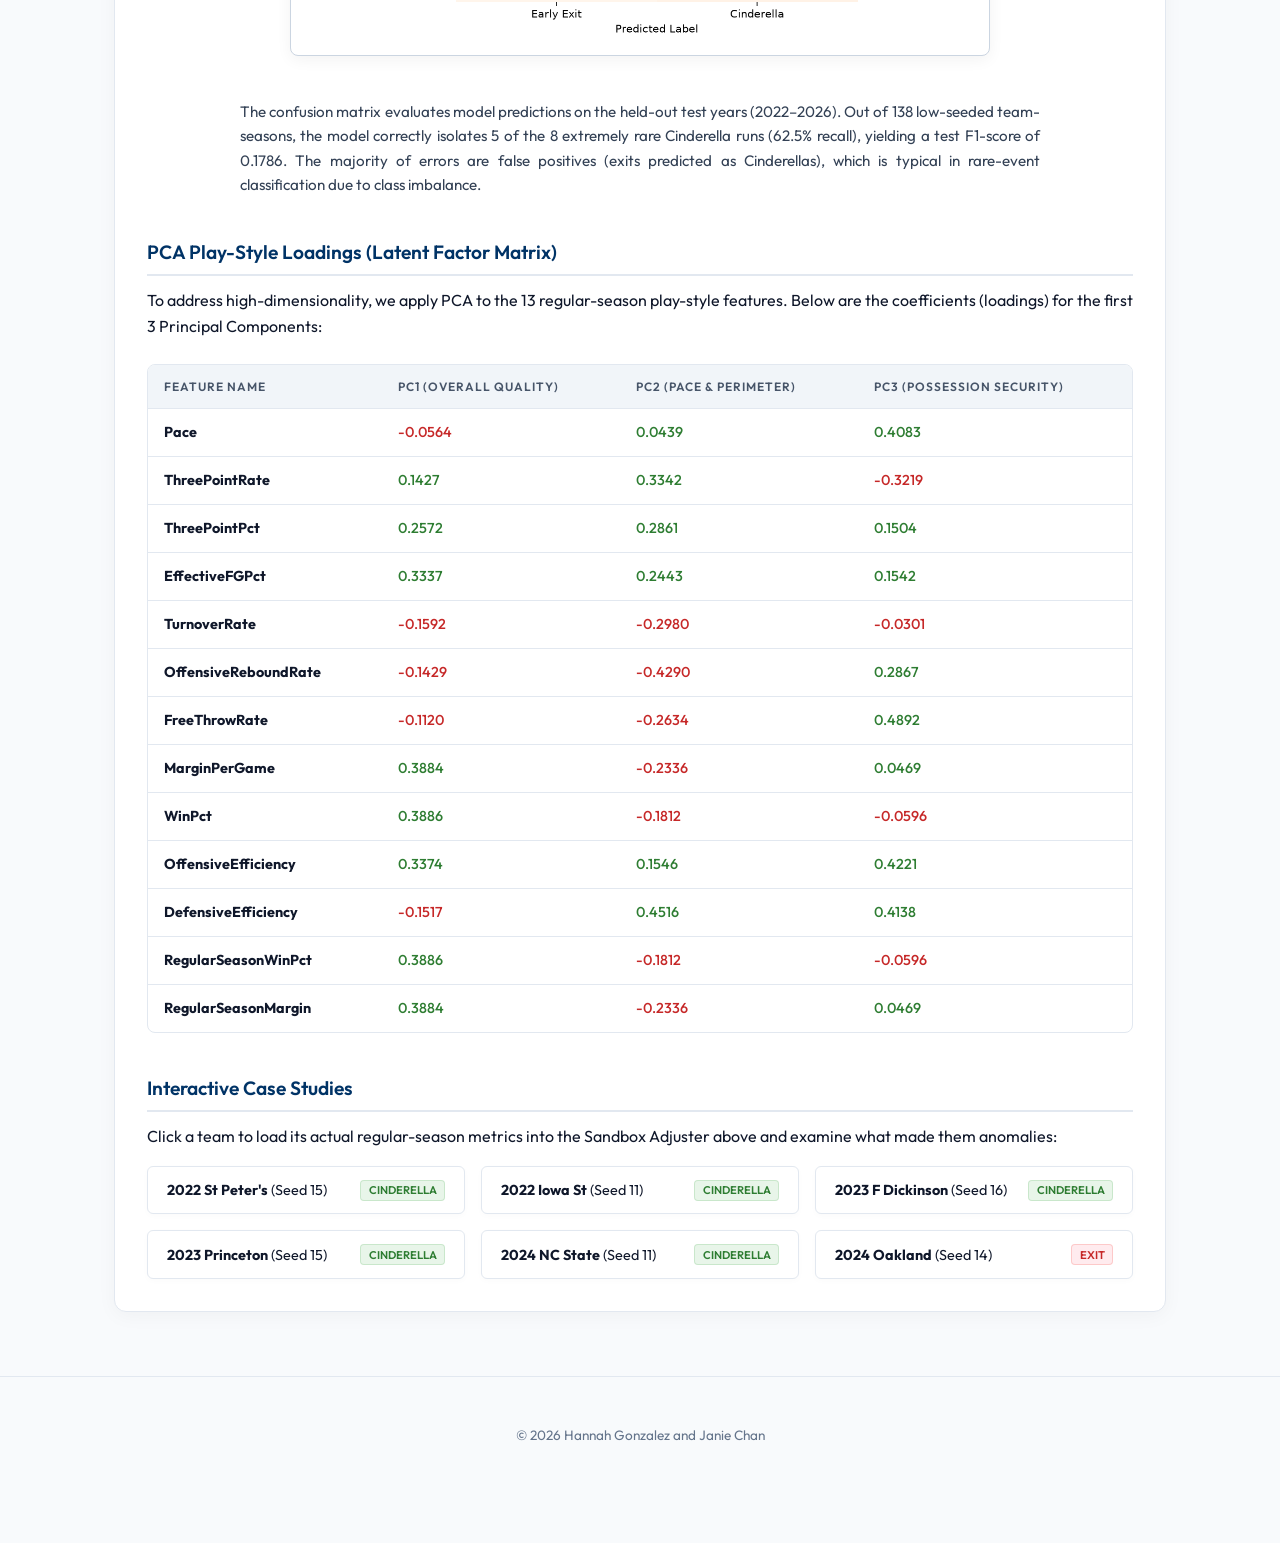
==== commit 59ae0c7c: "fixing styling of some boxes for tackiness check" ====
--- a/demo/index.html
+++ b/demo/index.html
@@ -317,7 +317,7 @@
   </main>
 
   <footer class="app-footer">
-    <p>&copy; 2026 UCSD DSC 148 NCAA Basketball Machine Learning Team</p>
+    <p>&copy; 2026 Hannah Gonzalez and Janie Chan</p>
   </footer>
 
   <!-- Scripts -->
--- a/demo/style.css
+++ b/demo/style.css
@@ -760,10 +760,7 @@
   text-align: justify;
   max-width: 800px;
   width: 100%;
-  background: #f8fafc;
-  padding: 1.25rem;
-  border-radius: 6px;
-  border-left: 3px solid var(--ncaa-blue);
+  margin-top: 1.25rem;
 }
 
 .plot-explanation strong {
